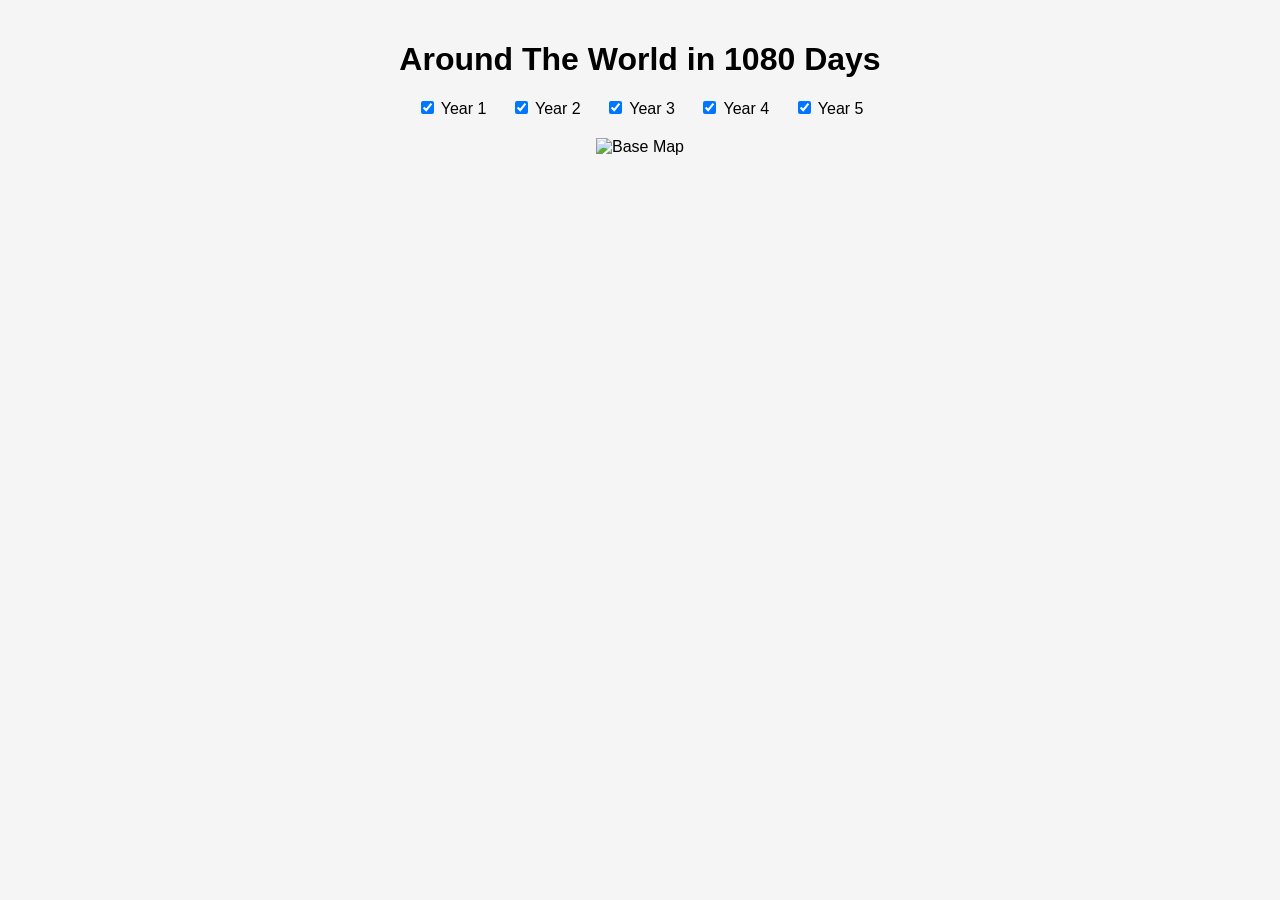
==== atw-map.html @ 6247cbf8 "Add files via upload" ====
<!DOCTYPE html>
<html lang="en">
<head>
  <meta charset="UTF-8">
  <meta name="viewport" content="width=device-width, initial-scale=1.0">
  <title>Layered Map Toggle</title>
  <style>
    body {
      font-family: Arial, sans-serif;
      text-align: center;
      background: #f5f5f5;
      margin: 0;
      padding: 20px;
    }

    h1 {
      margin-bottom: 10px;
    }

    .controls {
      margin: 20px 0;
    }

    label {
      margin: 0 10px;
      cursor: pointer;
    }

    .map-container {
      position: relative;
      display: inline-block;
      max-width: 80%;
    }

    .map-container img {
      width: 100%;
      height: auto;
      display: block;
    }

    .layer {
      position: absolute;
      top: 0;
      left: 0;
      width: 100%;
      height: 100%;
      pointer-events: none;
    }
  </style>
</head>
<body>

  <h1>Around The World in 1080 Days</h1>
  
  <div class="controls">
    <label><input type="checkbox" checked onchange="toggleLayer('layer1')"> Year 1</label>
    <label><input type="checkbox" checked onchange="toggleLayer('layer2')"> Year 2</label>
    <label><input type="checkbox" checked onchange="toggleLayer('layer3')"> Year 3</label>
    <label><input type="checkbox" checked onchange="toggleLayer('layer4')"> Year 4</label>
    <label><input type="checkbox" checked onchange="toggleLayer('layer5')"> Year 5</label>
  </div>

  <div class="map-container">
    <!-- Base Map -->
    <img src="maps/maps.001.png" alt="Base Map">

    <!-- Overlay Layers -->
    <img id="layer5" class="layer" src="maps/maps.006.png" alt="">
    <img id="layer4" class="layer" src="maps/maps.005.png" alt="">
    <img id="layer3" class="layer" src="maps/maps.004.png" alt="">
    <img id="layer2" class="layer" src="maps/maps.003.png" alt="">
    <img id="layer1" class="layer" src="maps/maps.002.png" alt="">
    
    
    
    
  </div>

  <script>
    function toggleLayer(id) {
      const layer = document.getElementById(id);
      layer.style.display = (layer.style.display === 'none') ? 'block' : 'none';
    }
  </script>

</body>
</html>
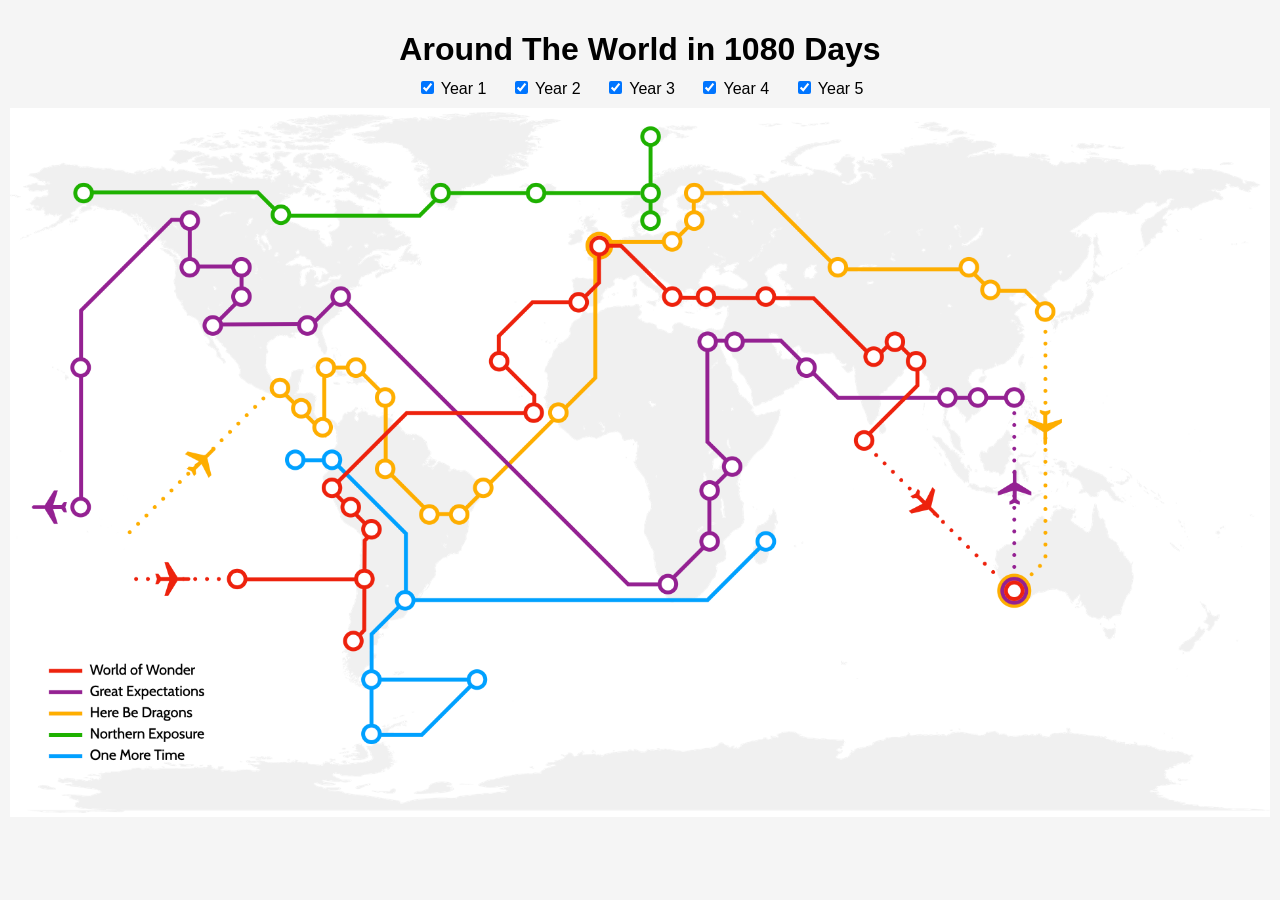
==== commit d3ce23c6: "Update atw-map.html" ====
--- a/atw-map.html
+++ b/atw-map.html
@@ -10,7 +10,7 @@
       text-align: center;
       background: #f5f5f5;
       margin: 0;
-      padding: 20px;
+      padding: 10px;
     }
 
     h1 {
@@ -18,7 +18,7 @@
     }
 
     .controls {
-      margin: 20px 0;
+      margin: 10px 0;
     }
 
     label {
@@ -29,7 +29,7 @@
     .map-container {
       position: relative;
       display: inline-block;
-      max-width: 80%;
+      max-width: 100%;
     }
 
     .map-container img {
@@ -62,14 +62,14 @@
 
   <div class="map-container">
     <!-- Base Map -->
-    <img src="maps/maps.001.png" alt="Base Map">
+    <img src="maps.001.png" alt="Base Map">
 
     <!-- Overlay Layers -->
-    <img id="layer5" class="layer" src="maps/maps.006.png" alt="">
-    <img id="layer4" class="layer" src="maps/maps.005.png" alt="">
-    <img id="layer3" class="layer" src="maps/maps.004.png" alt="">
-    <img id="layer2" class="layer" src="maps/maps.003.png" alt="">
-    <img id="layer1" class="layer" src="maps/maps.002.png" alt="">
+    <img id="layer5" class="layer" src="maps.006.png" alt="">
+    <img id="layer4" class="layer" src="maps.005.png" alt="">
+    <img id="layer3" class="layer" src="maps.004.png" alt="">
+    <img id="layer2" class="layer" src="maps.003.png" alt="">
+    <img id="layer1" class="layer" src="maps.002.png" alt="">
     
     
     
@@ -84,4 +84,4 @@
   </script>
 
 </body>
-</html>+</html>
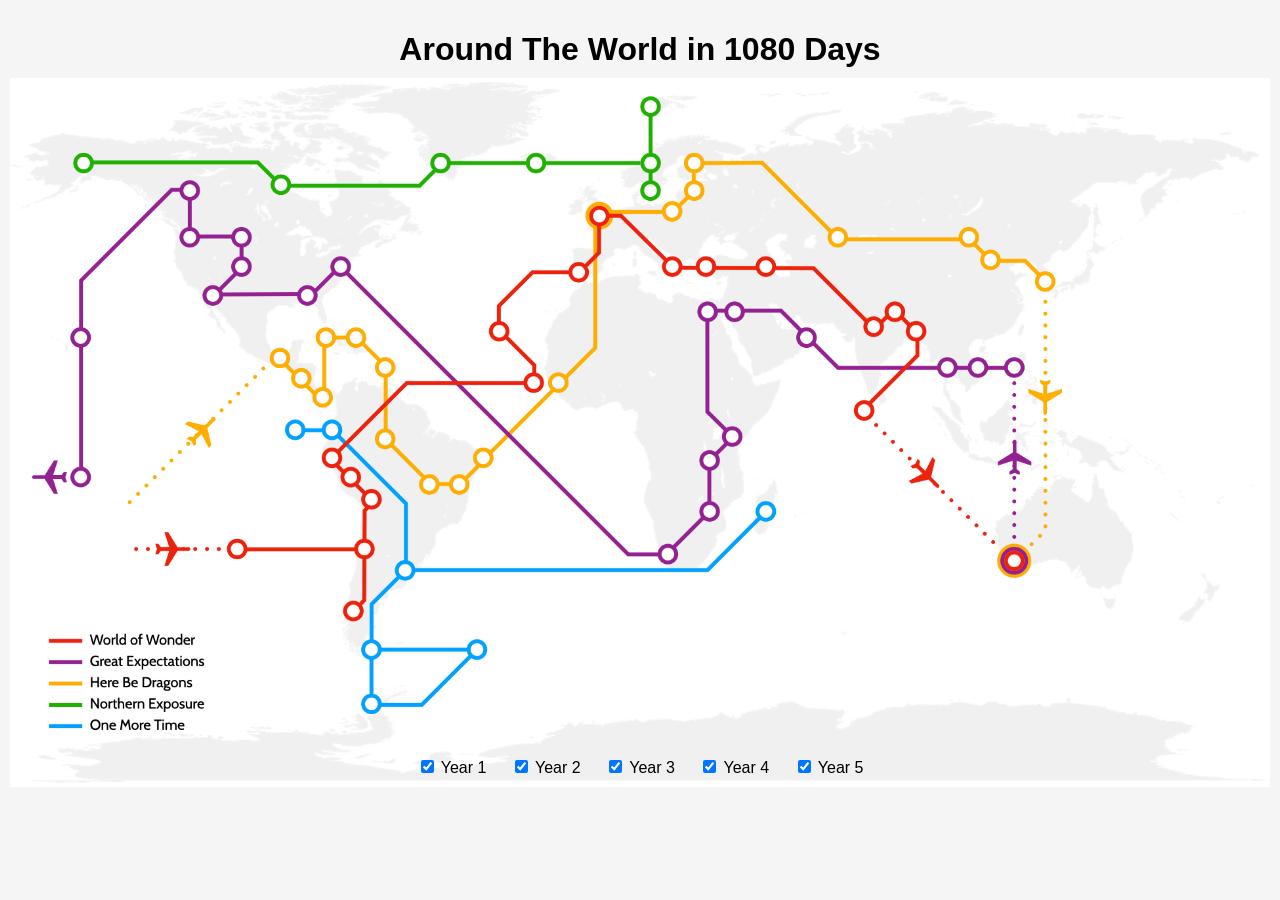
==== commit 22189423: "Update atw-map.html" ====
--- a/atw-map.html
+++ b/atw-map.html
@@ -18,7 +18,7 @@
     }
 
     .controls {
-      margin: 10px 0;
+      margin: -30px 0;
     }
 
     label {
@@ -51,14 +51,6 @@
 <body>
 
   <h1>Around The World in 1080 Days</h1>
-  
-  <div class="controls">
-    <label><input type="checkbox" checked onchange="toggleLayer('layer1')"> Year 1</label>
-    <label><input type="checkbox" checked onchange="toggleLayer('layer2')"> Year 2</label>
-    <label><input type="checkbox" checked onchange="toggleLayer('layer3')"> Year 3</label>
-    <label><input type="checkbox" checked onchange="toggleLayer('layer4')"> Year 4</label>
-    <label><input type="checkbox" checked onchange="toggleLayer('layer5')"> Year 5</label>
-  </div>
 
   <div class="map-container">
     <!-- Base Map -->
@@ -71,8 +63,13 @@
     <img id="layer2" class="layer" src="maps.003.png" alt="">
     <img id="layer1" class="layer" src="maps.002.png" alt="">
     
-    
-    
+    <div class="controls">
+      <label><input type="checkbox" checked onchange="toggleLayer('layer1')"> Year 1</label>
+      <label><input type="checkbox" checked onchange="toggleLayer('layer2')"> Year 2</label>
+      <label><input type="checkbox" checked onchange="toggleLayer('layer3')"> Year 3</label>
+      <label><input type="checkbox" checked onchange="toggleLayer('layer4')"> Year 4</label>
+      <label><input type="checkbox" checked onchange="toggleLayer('layer5')"> Year 5</label>
+    </div>
     
   </div>
 
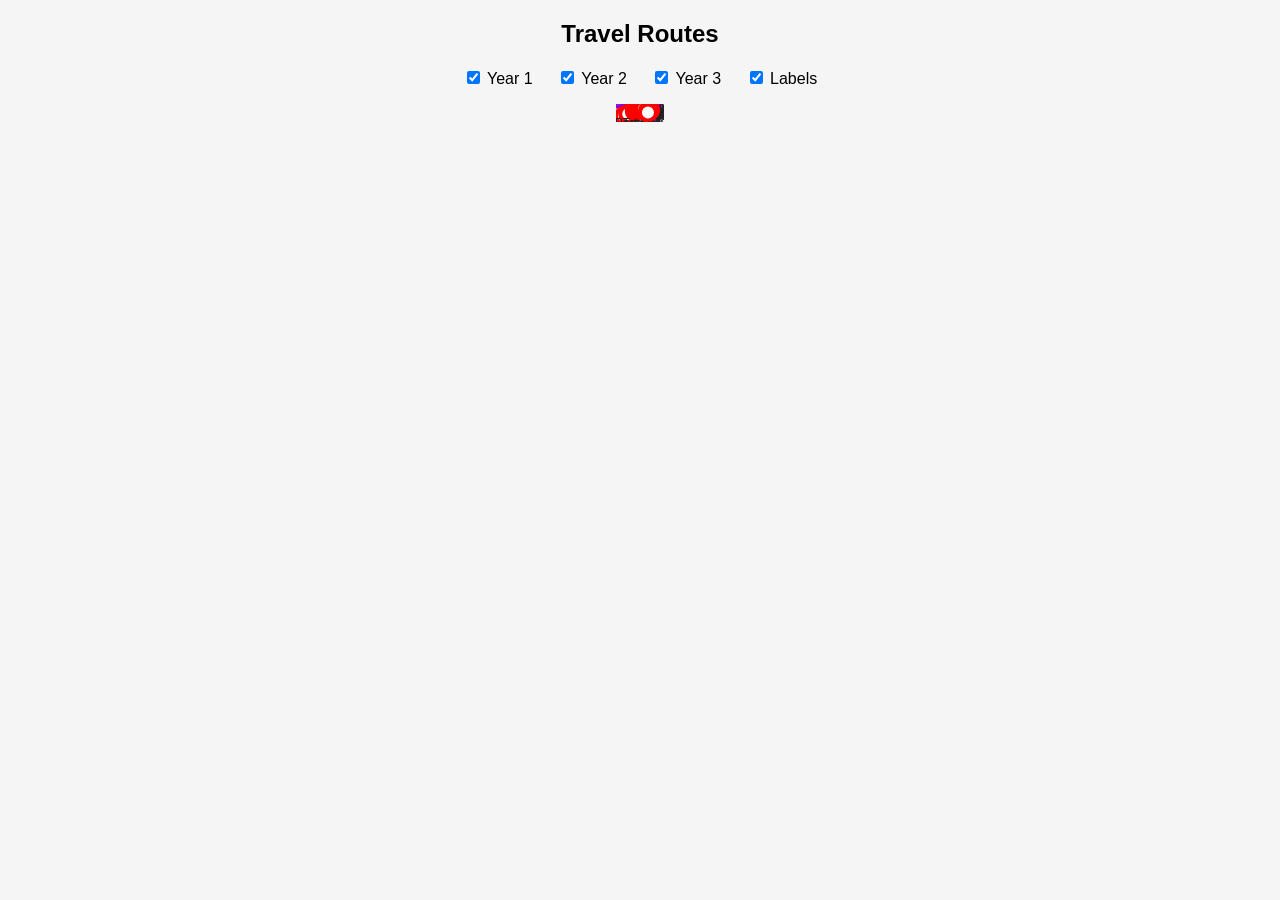
==== commit a51bd7d1: "Update atw-map.html" ====
--- a/atw-map.html
+++ b/atw-map.html
@@ -3,81 +3,364 @@
 <head>
   <meta charset="UTF-8">
   <meta name="viewport" content="width=device-width, initial-scale=1.0">
-  <title>Layered Map Toggle</title>
+  <title>Around The World in 1080 Days</title>
   <style>
-    body {
-      font-family: Arial, sans-serif;
-      text-align: center;
-      background: #f5f5f5;
-      margin: 0;
-      padding: 10px;
-    }
-
-    h1 {
-      margin-bottom: 10px;
-    }
-
-    .controls {
-      margin: -30px 0;
-    }
-
-    label {
-      margin: 0 10px;
-      cursor: pointer;
-    }
-
-    .map-container {
-      position: relative;
-      display: inline-block;
-      max-width: 100%;
-    }
-
-    .map-container img {
-      width: 100%;
-      height: auto;
-      display: block;
-    }
-
-    .layer {
-      position: absolute;
-      top: 0;
-      left: 0;
-      width: 100%;
-      height: 100%;
-      pointer-events: none;
-    }
+    body { font-family: Arial, sans-serif; background:#f5f5f5; margin:0; padding:0px; text-align:center; }
+
+    .controls { margin-bottom: 16px; }
+    label { margin: 0 10px; cursor: pointer; }
+
+    .map-container { position: relative; display:inline-block; max-width:100%; }
+    .map-container img { width:100%; display:block; }
+
+    svg { position:absolute; top:0; left:0; width:100%; height:100%; pointer-events:none; }
+
+    .label { font-size:12px; fill:#222; }
   </style>
 </head>
 <body>
 
-  <h1>Around The World in 1080 Days</h1>
+  <h2>Travel Routes</h2>
+
+  <div class="controls">
+    <label><input type="checkbox" checked onchange="drawRoutes()" id="toggleYear1"> Year 1</label>
+    <label><input type="checkbox" checked onchange="drawRoutes()" id="toggleYear2"> Year 2</label>
+    <label><input type="checkbox" checked onchange="drawRoutes()" id="toggleYear3"> Year 3</label>
+    <label><input type="checkbox" checked onchange="drawRoutes()" id="toggleLabels"> Labels</label>
+  </div>
 
   <div class="map-container">
-    <!-- Base Map -->
-    <img src="maps.001.png" alt="Base Map">
-
-    <!-- Overlay Layers -->
-    <img id="layer5" class="layer" src="maps.006.png" alt="">
-    <img id="layer4" class="layer" src="maps.005.png" alt="">
-    <img id="layer3" class="layer" src="maps.004.png" alt="">
-    <img id="layer2" class="layer" src="maps.003.png" alt="">
-    <img id="layer1" class="layer" src="maps.002.png" alt="">
-    
-    <div class="controls">
-      <label><input type="checkbox" checked onchange="toggleLayer('layer1')"> Year 1</label>
-      <label><input type="checkbox" checked onchange="toggleLayer('layer2')"> Year 2</label>
-      <label><input type="checkbox" checked onchange="toggleLayer('layer3')"> Year 3</label>
-      <label><input type="checkbox" checked onchange="toggleLayer('layer4')"> Year 4</label>
-      <label><input type="checkbox" checked onchange="toggleLayer('layer5')"> Year 5</label>
-    </div>
-    
+    <img id="mapImage" src="maps/maps.001.png" alt="Map">
+    <svg id="overlay"></svg>
   </div>
 
   <script>
-    function toggleLayer(id) {
-      const layer = document.getElementById(id);
-      layer.style.display = (layer.style.display === 'none') ? 'block' : 'none';
-    }
+    const routes = [
+          {
+        name: "Year 3",
+        color: "orange",
+        toggleId: "toggleYear3",
+        points: [
+
+{ x: 22.5, y: 39.5, label: "Belize", labelPos: "left", startMode: "vertical" },
+{ x: 24, y: 42, label: "Honduras", labelPos: "left", startMode: "" },
+{ x: 25.5, y: 44.5, label: "Costa Rica", labelPos: "below", startMode: "vertical" },
+{ x: 28, y: 38, label: "Sint Maartin", labelPos: "above", startMode: "horizontal" },
+{ x: 29, y: 40, label: "Guadeloupe", labelPos: "", startMode: "" },
+{ x: 29, y: 42, label: "Martinique", labelPos: "", startMode: "" },
+{ x: 30, y: 54, label: "Manaus", labelPos: "", startMode: "" },
+{ x: 33, y: 59, label: "Pantanel", labelPos: "below", startMode: "" },
+{ x: 36, y: 59, label: "El Salvador", labelPos: "", startMode: "" },
+{ x: 37, y: 54, label: "Recife", labelPos: "", startMode: "" },
+{ x: 47, y: 19, label: "", labelPos: "above", startMode: "" },
+{ x: 52.5, y: 19, label: "Poland", labelPos: "", startMode: "" },
+{ x: 54, y: 16, label: "Latvia", labelPos: "left", startMode: "" },
+{ x: 54, y: 12, label: "Finland", labelPos: "above", startMode: "horizontal" },
+{ x: 66, y: 22, label: "Turkmenistan", labelPos: "below", startMode: "" },
+{ x: 77, y: 22, label: "Mongolia", labelPos: "above", startMode: "horizontal" },
+{ x: 79.5, y: 25, label: "China", labelPos: "", startMode: "" },
+{ x: 82, y: 28, label: "South Korea", labelPos: "", startMode: "" }
+
+        ]
+      },
+      
+      {
+        name: "Year 2",
+        color: "darkviolet",
+        toggleId: "toggleYear2",
+        points: [
+
+{ x: 80.5, y: 40.5, label: "Philippines", labelPos: "below", startMode: "" },
+{ x: 77, y: 40.5, label: "Vietnam", labelPos: "above", startMode: "" },
+{ x: 75, y: 40.5, label: "Cambodia", labelPos: "below", startMode: "horizontal" },
+{ x: 64, y: 36, label: "Oman", labelPos: "left", startMode: "" },
+{ x: 57, y: 32, label: "Jordan", labelPos: "above", startMode: "" },
+{ x: 55, y: 32, label: "Egypt", labelPos: "left", startMode: "vertical" },
+{ x: 57, y: 49.5, label: "Kenya", labelPos: "", startMode: "" },
+{ x: 57, y: 53, label: "Tanzania", labelPos: "", startMode: "vertical" },
+{ x: 55, y: 61.5, label: "Zimbabwe", labelPos: "", startMode: "vertical" },
+{ x: 52.5, y: 68, label: "Cape Town", labelPos: "", startMode: "" },
+{ x: 26, y: 26.5, label: "New York", labelPos: "above", startMode: "" },
+{ x: 23.5, y: 30, label: "New Orleans", labelPos: "below", startMode: "" },
+{ x: 17, y: 30, label: "Utah", labelPos: "below", startMode: "" },
+{ x: 15, y: 30, label: "California", labelPos: "left", startMode: "" },
+{ x: 17, y: 30, label: "", labelPos: "", startMode: "" },
+{ x: 17, y: 26, label: "Wyoming", labelPos: "", startMode: "" },
+{ x: 17, y: 22, label: "Montana", labelPos: "", startMode: "" },
+{ x: 14, y: 22, label: "Washington", labelPos: "below", startMode: "" },
+{ x: 14, y: 15, label: "Canada", labelPos: "", startMode: "" },
+{ x: 5, y: 36, label: "Hawaii", labelPos: "", startMode: "" },
+{ x: 5, y: 57, label: "French Polynesia", labelPos: "", startMode: "" }
+
+        ]
+      },
+{
+        name: "Year 1",
+        color: "red",
+        toggleId: "toggleYear1",
+        points: [
+          
+{ x: 27 , y:  77 , label: "Patagonia", labelPos: "left", startMode: "" },
+{ x: 28 , y:  67 , label: "Santiago", labelPos: "", startMode: "" },
+{ x: 17 , y:  67 , label: "Easter Island", labelPos: "below", startMode: "" },
+{ x: 28 , y:  67 , label: " ", labelPos: "", startMode: "" },
+{ x: 28 , y:  60 , label: "Bolivia", labelPos: "", startMode: "" },
+{ x: 27 , y:  58 , label: "Nazca ", labelPos: "", startMode: "" },
+{ x: 26 , y:  56 , label: "Cusco ", labelPos: "", startMode: "" },
+{ x: 40, y:  42 , label: "Cape Verde ", labelPos: "", startMode: "vertical" },
+{ x: 40, y: 26.5, label: "Azores", labelPos: "above", startMode: "" },
+{ x: 45 , y: 26.5, label: "Portugal ", labelPos: "below", startMode: "vertical" },
+{ x: 47 , y:  19 , label: "UK", labelPos: "above", startMode: "" },
+{ x: 52.5, y: 26.5, label: "Greece", labelPos: "above", startMode: "" },
+{ x: 55 , y: 26.5, label: "Turkiye ", labelPos: "below", startMode: "" },
+{ x: 60 , y: 26.5, label: "Azerbaijan", labelPos: "above", startMode: "" },
+{ x: 68.5, y: 36, label: "India", labelPos: "below", startMode: "" },
+{ x: 70.5, y: 33.5, label: "Nepal", labelPos: "above", startMode: "horizontal" },
+{ x: 73, y: 35, label: "Bhutan", labelPos: "right", startMode: "vertical" },
+{ x: 68, y: 47, label: "Maldives", labelPos: "below", startMode: "" }
+          
+        ]
+      }
+    ];
+
+    // Create a constrained path (horizontal, vertical, 45° only)
+function buildSegment(p1, p2, startMode = null, endMode = null) {
+  const dx = p2.x - p1.x;
+  const dy = p2.y - p1.y;
+
+  const adx = Math.abs(dx);
+  const ady = Math.abs(dy);
+
+  const signX = Math.sign(dx);
+  const signY = Math.sign(dy);
+
+  // --- PERFECT CASES ---
+  if (adx === 0 || ady === 0 || adx === ady) {
+    return [p1, p2];
+  }
+
+  // --- HELPERS (ALL VALID DIRECTIONS ONLY) ---
+  function diagFrom(p, d) {
+    return { x: p.x + signX * d, y: p.y + signY * d };
+  }
+
+  function horizTo(p, x) {
+    return { x: x, y: p.y };
+  }
+
+  function vertTo(p, y) {
+    return { x: p.x, y: y };
+  }
+
+  // --- DEFAULT (no overrides) ---
+  if (!startMode && !endMode) {
+    // prefer 1-bend L shape
+    return [
+      p1,
+      { x: p2.x, y: p1.y },
+      p2
+    ];
+  }
+
+  // --- START ONLY ---
+  if (startMode && !endMode) {
+    if (startMode === "horizontal") {
+      return [p1, horizTo(p1, p2.x), p2];
+    }
+
+    if (startMode === "vertical") {
+      return [p1, vertTo(p1, p2.y), p2];
+    }
+
+    if (startMode === "diagonal") {
+      const d = Math.min(adx, ady);
+      return [p1, diagFrom(p1, d), p2];
+    }
+  }
+
+  // --- END ONLY ---
+  if (!startMode && endMode) {
+    if (endMode === "horizontal") {
+      return [p1, { x: p1.x, y: p2.y }, p2];
+    }
+
+    if (endMode === "vertical") {
+      return [p1, { x: p2.x, y: p1.y }, p2];
+    }
+
+    if (endMode === "diagonal") {
+      const d = Math.min(adx, ady);
+      return [
+        p1,
+        { x: p2.x - signX * d, y: p2.y - signY * d },
+        p2
+      ];
+    }
+  }
+
+  // --- BOTH start + end ---
+  // Only allow 2 bends when necessary
+
+  const d = Math.min(adx, ady);
+
+  // Case: both want diagonal
+  if (startMode === "diagonal" && endMode === "diagonal") {
+    return [p1, diagFrom(p1, d), p2];
+  }
+
+  // Otherwise build clean 3-segment path (still only valid angles)
+  let mid1, mid2;
+
+  // start segment
+  if (startMode === "horizontal") {
+    mid1 = horizTo(p1, p1.x + signX * 1);
+  } else if (startMode === "vertical") {
+    mid1 = vertTo(p1, p1.y + signY * 1);
+  } else {
+    mid1 = diagFrom(p1, d);
+  }
+
+  // end segment
+  if (endMode === "horizontal") {
+    mid2 = { x: p2.x - signX * d, y: p2.y };
+  } else if (endMode === "vertical") {
+    mid2 = { x: p2.x, y: p2.y - signY * d };
+  } else {
+    mid2 = {
+      x: p2.x - signX * d,
+      y: p2.y - signY * d
+    };
+  }
+
+  return [p1, mid1, mid2, p2];
+}
+
+    // Rounded corners
+    function roundedPath(points, radius) {
+      if (points.length < 2) return "";
+
+      let d = `M ${points[0].x} ${points[0].y}`;
+
+      for (let i = 1; i < points.length - 1; i++) {
+        const p0 = points[i - 1];
+        const p1 = points[i];
+        const p2 = points[i + 1];
+
+        const dx1 = p1.x - p0.x;
+        const dy1 = p1.y - p0.y;
+        const dx2 = p2.x - p1.x;
+        const dy2 = p2.y - p1.y;
+
+        const len1 = Math.hypot(dx1, dy1);
+        const len2 = Math.hypot(dx2, dy2);
+
+        const r = Math.min(radius, len1 / 2, len2 / 2);
+
+        const p1a = {
+          x: p1.x - (dx1 / len1) * r,
+          y: p1.y - (dy1 / len1) * r
+        };
+
+        const p1b = {
+          x: p1.x + (dx2 / len2) * r,
+          y: p1.y + (dy2 / len2) * r
+        };
+
+        d += ` L ${p1a.x} ${p1a.y}`;
+        d += ` Q ${p1.x} ${p1.y} ${p1b.x} ${p1b.y}`;
+      }
+
+      const last = points[points.length - 1];
+      d += ` L ${last.x} ${last.y}`;
+
+      return d;
+    }
+
+    function getLabelOffset(pos) {
+      const offset = 14;
+      switch (pos) {
+        case "above": return { dx: 0, dy: -offset, anchor: "middle" };
+        case "below": return { dx: 0, dy: offset + 4, anchor: "middle" };
+        case "left": return { dx: -offset, dy: 4, anchor: "end" };
+        default: return { dx: offset, dy: 4, anchor: "start" };
+      }
+    }
+
+    function drawRoutes() {
+      const svg = document.getElementById("overlay");
+      svg.innerHTML = "";
+
+      const map = document.getElementById("mapImage");
+      const width = map.clientWidth;
+      const height = map.clientHeight;
+
+      const showLabels = document.getElementById("toggleLabels").checked;
+
+      routes.forEach(route => {
+        const visible = document.getElementById(route.toggleId).checked;
+        if (!visible) return;
+
+        for (let i = 0; i < route.points.length - 1; i++) {
+          const raw1 = route.points[i];
+          const raw2 = route.points[i + 1];
+
+          const p1 = {
+            x: raw1.x * width / 100,
+            y: raw1.y * height / 100
+          };
+
+          const p2 = {
+            x: raw2.x * width / 100,
+            y: raw2.y * height / 100
+          };
+
+          const mode = route.points[i].startMode || "diagonal";
+          const startMode = route.points[i].startMode || "diagonal";
+const endMode = route.points[i + 1].enterMode || "diagonal";
+
+const constrained = buildSegment(p1, p2, startMode, endMode);
+
+          const path = document.createElementNS("http://www.w3.org/2000/svg", "path");
+          path.setAttribute("d", roundedPath(constrained, 6));
+          path.setAttribute("stroke", route.color);
+          path.setAttribute("stroke-width", 6);
+          path.setAttribute("fill", "none");
+          path.setAttribute("stroke-linecap", "round");
+
+          svg.appendChild(path);
+        }
+
+        route.points.forEach(p => {
+          const cx = p.x * width / 100;
+          const cy = p.y * height / 100;
+
+          const circle = document.createElementNS("http://www.w3.org/2000/svg", "circle");
+          circle.setAttribute("cx", cx);
+          circle.setAttribute("cy", cy);
+          circle.setAttribute("r", 8);
+          circle.setAttribute("fill", "white");
+          circle.setAttribute("stroke", route.color);
+          circle.setAttribute("stroke-width", 4);
+          svg.appendChild(circle);
+
+          if (showLabels) {
+            const text = document.createElementNS("http://www.w3.org/2000/svg", "text");
+            const offset = getLabelOffset(p.labelPos);
+
+            text.setAttribute("x", cx + offset.dx);
+            text.setAttribute("y", cy + offset.dy);
+            text.setAttribute("text-anchor", offset.anchor);
+            text.setAttribute("class", "label");
+            text.textContent = p.label;
+
+            svg.appendChild(text);
+          }
+        });
+      });
+    }
+
+    window.onload = drawRoutes;
+    window.onresize = drawRoutes;
   </script>
 
 </body>
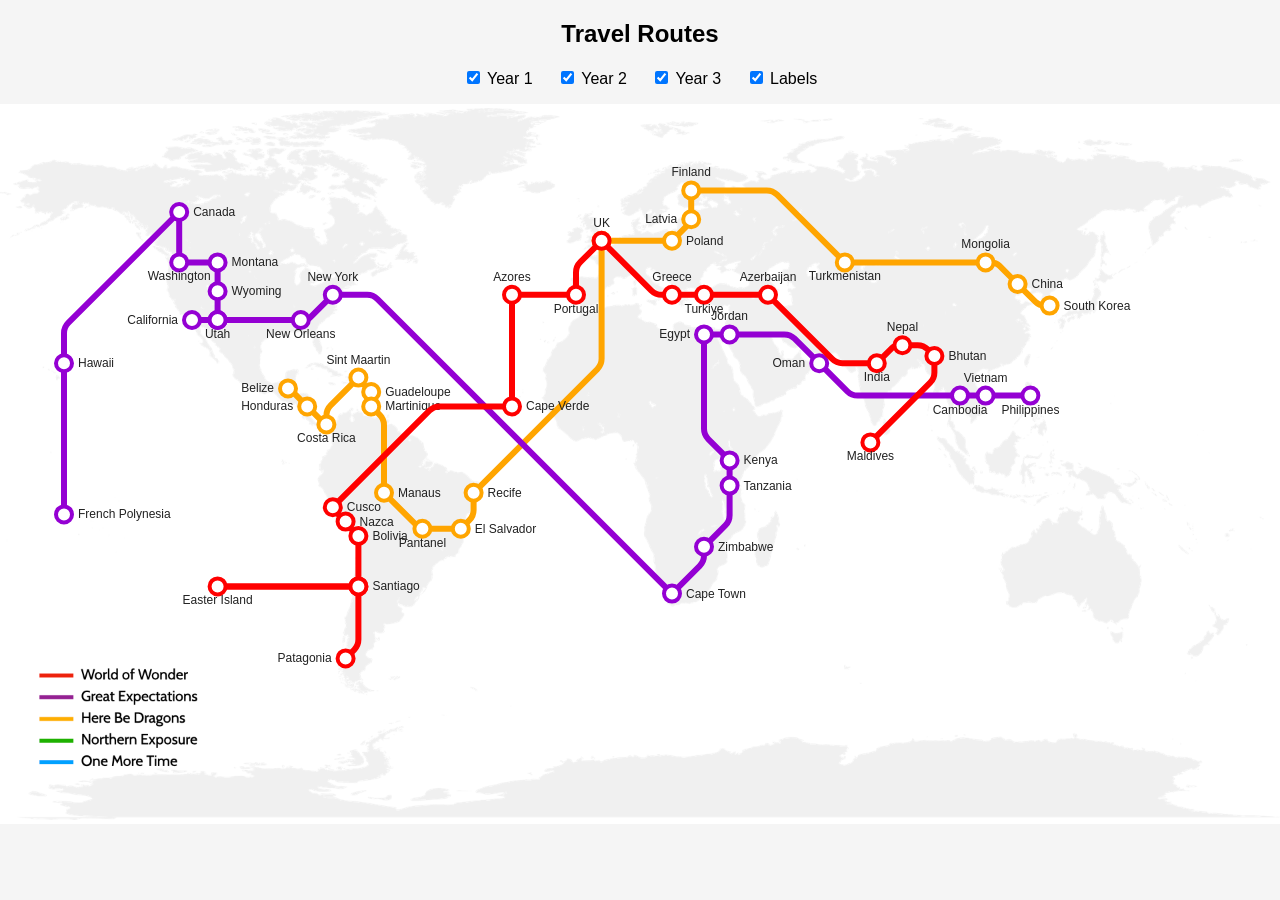
==== commit 32cb7a57: "Update atw-map.html" ====
--- a/atw-map.html
+++ b/atw-map.html
@@ -30,7 +30,7 @@
   </div>
 
   <div class="map-container">
-    <img id="mapImage" src="maps/maps.001.png" alt="Map">
+    <img id="mapImage" src="maps.001.png" alt="Map">
     <svg id="overlay"></svg>
   </div>
 
